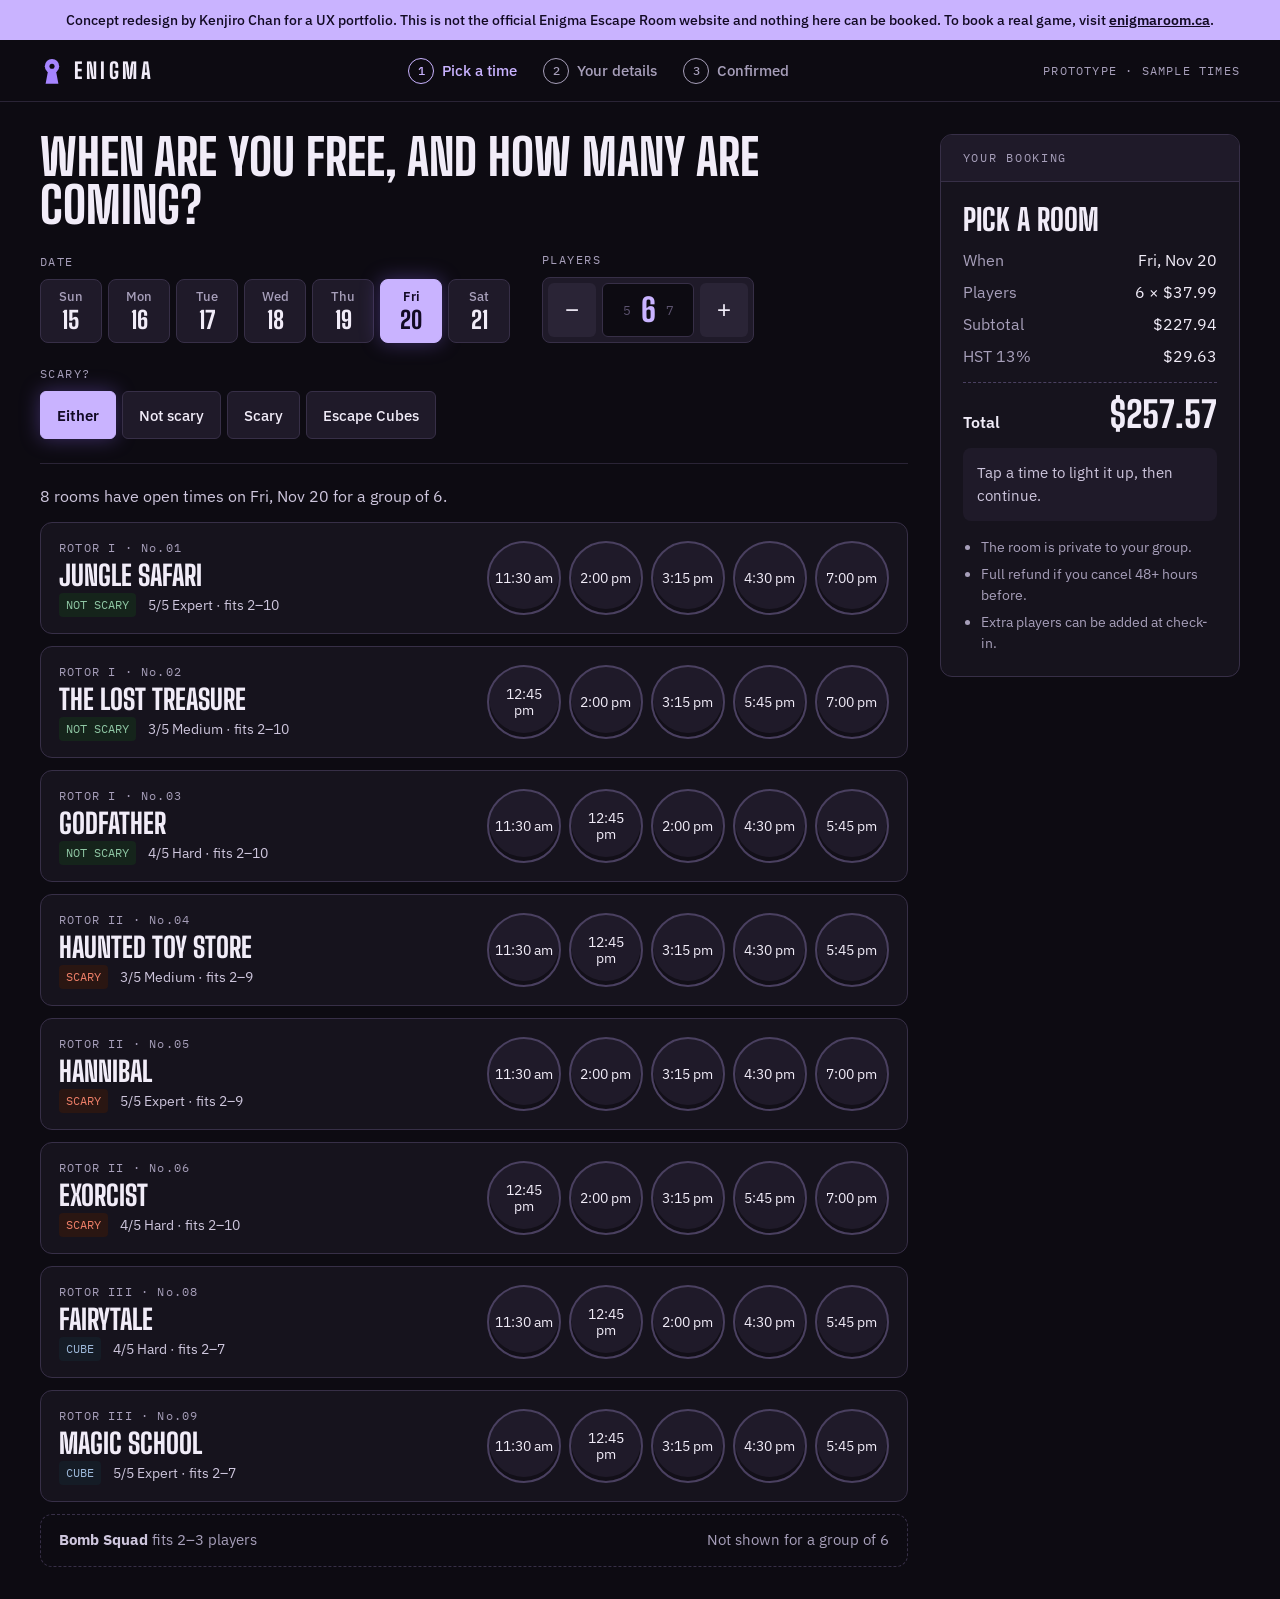
==== book.html @ 66677435 "Add Enigma Escape Room redesign concept Static prototype of the homepage, room page, booking flow an" ====
<!doctype html>
<html lang="en">
<head>
<meta charset="utf-8">
<meta name="viewport" content="width=device-width, initial-scale=1">
<meta name="robots" content="noindex, nofollow">
<title>Book a room — Enigma redesign concept</title>
<link href="https://fonts.googleapis.com/css2?family=Big+Shoulders+Display:wght@700;800&amp;family=IBM+Plex+Mono:wght@400;500&amp;family=IBM+Plex+Sans:wght@400;500;600&amp;display=swap" rel="stylesheet">
<style>
body{margin:0;background:#0D0B12}
a{color:#C4B0FF}a:hover{color:#DDD1FF}
*{box-sizing:border-box}
.mono{font-family:'IBM Plex Mono',monospace}
.disp{font-family:'Big Shoulders Display','Oswald',sans-serif;font-weight:800;text-transform:uppercase}
.lbl{font-family:'IBM Plex Mono',monospace;font-size:12px;letter-spacing:.12em;color:#A79FBA}
.key{cursor:pointer;font-family:'IBM Plex Sans',sans-serif}
.key.on{border:1px solid #C9B3FF;background:#C9B3FF;color:#120A24;font-weight:600;box-shadow:0 0 20px rgba(150,110,255,.35)}
.key.off{border:1px solid #372F47;background:#1F1A29;color:#F1ECF8;font-weight:500}
.day{width:62px;min-height:64px;border-radius:8px;display:flex;flex-direction:column;align-items:center;justify-content:center;font-size:13px}
.day b{font:800 24px 'Big Shoulders Display','Oswald',sans-serif}
.chip{min-height:48px;padding:0 16px;border-radius:6px;font-size:15px}
.lamp{width:74px;height:74px;border-radius:50%;font-size:14px;line-height:1.15;cursor:pointer;font-family:'IBM Plex Sans',sans-serif}
.lamp.off{border:2px solid #4A4060;background:#1F1A29;color:#F1ECF8;box-shadow:inset 0 -4px 0 #120F18}
.lamp.on{border:2px solid #EFE7FF;background:#C9B3FF;color:#120A24;font-weight:600;box-shadow:0 0 26px rgba(150,110,255,.55)}
.btn{min-height:56px;padding:0 30px;border:0;border-radius:8px;background:#7445F5;color:#fff;font:600 17px 'IBM Plex Sans',sans-serif;cursor:pointer;box-shadow:inset 0 -4px 0 #4A25B8;text-decoration:none;display:inline-flex;align-items:center;justify-content:center}
input[type=text],input[type=tel],input[type=email]{min-height:50px;padding:0 14px;border-radius:8px;border:1px solid #4A4060;background:#16131D;color:#F1ECF8;font:17px 'IBM Plex Sans',sans-serif}
:focus-visible{outline:3px solid #C9B3FF;outline-offset:2px}
@media (max-width:720px){h1{font-size:40px !important}.wrap{padding:24px 18px !important}}
</style>
</head>
<body>
<div role="note" style="background: #C9B3FF; color: #120A24; font: 500 14px/1.45 'IBM Plex Sans', sans-serif; padding: 10px 20px; text-align: center">Concept redesign by Kenjiro Chan for a UX portfolio. This is not the official Enigma Escape Room website and nothing here can be booked. To book a real game, visit <a href="https://www.enigmaroom.ca" style="color: #120A24; font-weight: 600">enigmaroom.ca</a>.</div>
<div style="background: #0D0B12; color: #F1ECF8; font-family: 'IBM Plex Sans', sans-serif; font-size: 16px; line-height: 1.5; min-height: 100vh">
<header style="border-bottom: 1px solid #2A2436">
<div style="max-width: 1280px; margin: 0 auto; padding: 14px 40px; display: flex; flex-wrap: wrap; align-items: center; justify-content: space-between; gap: 16px">
<a href="index.html" aria-label="Enigma, home" style="display: flex; align-items: center; gap: 10px; text-decoration: none; color: #F1ECF8"><svg aria-hidden="true" width="24" height="30" viewBox="0 0 30 36" style="fill: #A685FF"><circle cx="15" cy="12" r="9"></circle><path d="M10 18 L20 18 L23 34 L7 34 Z"></path><circle cx="15" cy="12" r="3.2" style="fill: #0D0B12"></circle></svg><span class="disp" style="letter-spacing: 0.16em; font-size: 22px">ENIGMA</span></a>
<ol id="steps" aria-label="Booking steps" style="list-style: none; margin: 0; padding: 0; display: flex; flex-wrap: wrap; gap: 14px 26px; font-size: 15px; font-weight: 500"></ol>
<span class="mono" style="font-size: 12px; letter-spacing: 0.1em; color: #A79FBA">PROTOTYPE · SAMPLE TIMES</span>
</div>
</header>
<div class="wrap" style="max-width: 1280px; margin: 0 auto; padding: 32px 40px; display: flex; flex-wrap: wrap; gap: 32px; align-items: flex-start">
<main id="main" style="flex: 999 1 640px; min-width: 0"></main>
<aside id="aside" aria-label="Booking summary" style="flex: 1 1 300px; min-width: 260px; background: #16131D; border: 1px solid #372F47; border-radius: 12px; overflow: hidden"></aside>
</div>
</div>
<script>
const DAYS=[['Sun',15],['Mon',16],['Tue',17],['Wed',18],['Thu',19],['Fri',20],['Sat',21]];
const TIMES=['11:30 am','12:45 pm','2:00 pm','3:15 pm','4:30 pm','5:45 pm','7:00 pm','8:15 pm','9:30 pm','10:45 pm'];
const V={adv:['I','NOT SCARY','#15241B','#8FC7A4'],dark:['II','SCARY','#2A1612','#EE7F68'],cube:['III','CUBE','#151C26','#9DB8D9']};
const W={3:'Medium',4:'Hard',5:'Expert'};
const ROOMS=[['01','Jungle Safari','adv',5,2,10],['02','The Lost Treasure','adv',3,2,10],['03','Godfather','adv',4,2,10],['04','Haunted Toy Store','dark',3,2,9],['05','Hannibal','dark',5,2,9],['06','Exorcist','dark',4,2,10],['07','Bomb Squad','cube',5,2,3],['08','Fairytale','cube',4,2,7],['09','Magic School','cube',5,2,7]];
const VIBES=[['any','Either'],['adv','Not scary'],['dark','Scary'],['cube','Escape Cubes']];
const S={step:1,day:5,players:6,vibe:'any',room:null,time:null};
const set=p=>{Object.assign(S,p);render();};
const esc=s=>String(s).replace(/[&<>"]/g,c=>({'&':'&amp;','<':'&lt;','>':'&gt;','"':'&quot;'}[c]));

function render(){
  const d=DAYS[S.day], sub=S.players*37.99, tax=sub*0.13;
  const col=n=>S.step===n?'#C9B3FF':(S.step>n?'#8FC7A4':'#A79FBA');
  document.getElementById('steps').innerHTML=[[1,'Pick a time'],[2,'Your details'],[3,'Confirmed']].map(([n,l])=>`<li ${S.step===n?'aria-current="step"':''} style="display: flex; align-items: center; gap: 8px; color: ${col(n)}"><span class="mono" style="width: 26px; height: 26px; border-radius: 50%; border: 1.5px solid ${col(n)}; display: inline-flex; align-items: center; justify-content: center; font-size: 12px">${n}</span>${l}</li>`).join('');
  const M=document.getElementById('main');
  if(S.step===1){
    const weekday=S.day>=1&&S.day<=4;
    const fits=r=>S.players>=r[4]&&S.players<=r[5], byV=r=>S.vibe==='any'||r[2]===S.vibe;
    const list=ROOMS.filter(r=>fits(r)&&byV(r));
    const rooms=list.map((r,ri)=>{const v=V[r[2]];
      const open=TIMES.map((t,ti)=>({t,ti})).filter(o=>(weekday?o.ti>=1:true)&&((o.ti*7+ri*3+S.day*5)%4!==0)).slice(0,5);
      const slots=open.map(o=>{const on=S.room===r[1]&&S.time===o.t;return `<button type="button" class="lamp ${on?'on':'off'}" aria-pressed="${on}" aria-label="${esc(r[1])} at ${o.t}" data-room="${esc(r[1])}" data-time="${o.t}">${o.t}</button>`}).join('');
      return `<div style="background: #16131D; border: 1px solid #372F47; border-radius: 12px; padding: 16px 18px; display: flex; flex-wrap: wrap; align-items: center; gap: 18px">
<div style="flex: 1 1 210px; min-width: 0; display: flex; flex-direction: column; gap: 4px"><span class="lbl" style="letter-spacing: 0.1em">ROTOR ${v[0]} · No.${r[0]}</span><span class="disp" style="font-size: 28px; line-height: 1">${r[1]}</span>
<span style="display: flex; flex-wrap: wrap; gap: 6px 12px; align-items: center; font-size: 14px; color: #CEC6DD"><span class="mono" style="font-size: 12px; padding: 3px 7px; border-radius: 4px; background: ${v[2]}; color: ${v[3]}">${v[1]}</span>${r[3]}/5 ${W[r[3]]} · fits ${r[4]}–${r[5]}</span></div>
<div style="display: flex; flex-wrap: wrap; gap: 8px">${slots}</div></div>`}).join('');
    const small=ROOMS.filter(r=>byV(r)&&!fits(r)).map(r=>`<div style="border: 1px dashed #372F47; border-radius: 12px; padding: 14px 18px; display: flex; flex-wrap: wrap; justify-content: space-between; gap: 8px; color: #A79FBA; font-size: 15px"><span><b style="color: #CEC6DD">${r[1]}</b> fits ${r[4]}–${r[5]} players</span><span>Not shown for a group of ${S.players}</span></div>`).join('');
    M.innerHTML=`<h1 class="disp" style="margin: 0 0 22px; font-size: 50px; line-height: 0.95">When are you free, and how many are coming?</h1>
<div style="display: flex; flex-wrap: wrap; gap: 22px 32px; align-items: flex-end; padding-bottom: 24px; border-bottom: 1px solid #2A2436">
<div role="group" aria-label="Date" style="display: flex; flex-direction: column; gap: 8px"><span class="lbl">DATE</span><div style="display: flex; flex-wrap: wrap; gap: 6px">${DAYS.map((x,i)=>`<button type="button" class="key day ${S.day===i?'on':'off'}" aria-pressed="${S.day===i}" data-day="${i}"><span ${S.day===i?'':'style="color: #A79FBA"'}>${x[0]}</span><b>${x[1]}</b></button>`).join('')}</div></div>
<div role="group" aria-label="Players" style="display: flex; flex-direction: column; gap: 8px"><span class="lbl">PLAYERS</span>
<div style="display: flex; align-items: center; gap: 6px; background: #1F1A29; border: 1px solid #372F47; border-radius: 8px; padding: 5px">
<button type="button" id="minus" aria-label="One fewer player" style="width: 48px; height: 54px; border: 0; border-radius: 6px; background: #2A2436; color: #F1ECF8; font-size: 24px; cursor: pointer">−</button>
<span style="width: 92px; height: 54px; border-radius: 6px; background: #0D0B12; border: 1px solid #372F47; display: flex; align-items: center; justify-content: center; gap: 10px"><span aria-hidden="true" class="mono" style="font-size: 13px; color: #5C536F">${S.players>2?S.players-1:''}</span><b aria-live="polite" style="font: 800 32px 'Big Shoulders Display','Oswald',sans-serif; color: #C9B3FF">${S.players}</b><span aria-hidden="true" class="mono" style="font-size: 13px; color: #5C536F">${S.players<10?S.players+1:''}</span></span>
<button type="button" id="plus" aria-label="One more player" style="width: 48px; height: 54px; border: 0; border-radius: 6px; background: #2A2436; color: #F1ECF8; font-size: 24px; cursor: pointer">+</button></div></div>
<div role="group" aria-label="Scary or not" style="display: flex; flex-direction: column; gap: 8px"><span class="lbl">SCARY?</span><div style="display: flex; flex-wrap: wrap; gap: 6px">${VIBES.map(([id,l])=>`<button type="button" class="key chip ${S.vibe===id?'on':'off'}" aria-pressed="${S.vibe===id}" data-vibe="${id}">${l}</button>`).join('')}</div></div>
</div>
<p aria-live="polite" style="margin: 20px 0 14px; color: #CEC6DD">${list.length} rooms have open times on ${d[0]}, Nov ${d[1]} for a group of ${S.players}.</p>
<div style="display: flex; flex-direction: column; gap: 12px">${rooms}${small}</div>`;
    M.querySelectorAll('[data-day]').forEach(b=>b.onclick=()=>set({day:+b.dataset.day,room:null,time:null}));
    M.querySelectorAll('[data-vibe]').forEach(b=>b.onclick=()=>set({vibe:b.dataset.vibe,room:null,time:null}));
    M.querySelectorAll('[data-time]').forEach(b=>b.onclick=()=>set({room:b.dataset.room,time:b.dataset.time}));
    M.querySelector('#minus').onclick=()=>set({players:Math.max(2,S.players-1),room:null,time:null});
    M.querySelector('#plus').onclick=()=>set({players:Math.min(10,S.players+1),room:null,time:null});
  } else if(S.step===2){
    M.innerHTML=`<a href="#" id="back" style="font-size: 15px; font-weight: 600">← Change room or time</a>
<h1 class="disp" style="margin: 14px 0 24px; font-size: 50px; line-height: 0.95">Who should we expect?</h1>
<form id="details" aria-label="Your details" style="display: grid; grid-template-columns: repeat(auto-fit, minmax(240px, 1fr)); gap: 16px; max-width: 660px">
<label style="display: flex; flex-direction: column; gap: 6px; font-size: 15px; color: #CEC6DD">Full name<input type="text" autocomplete="off" placeholder="Your name"></label>
<label style="display: flex; flex-direction: column; gap: 6px; font-size: 15px; color: #CEC6DD">Mobile number<input type="tel" autocomplete="off" placeholder="416-555-0142"></label>
<label style="grid-column: 1 / -1; display: flex; flex-direction: column; gap: 6px; font-size: 15px; color: #CEC6DD">Email for your confirmation<input type="email" autocomplete="off" placeholder="you@example.com"></label>
<p style="grid-column: 1 / -1; margin: 0; font-size: 14px; color: #A79FBA">Prototype only: nothing you type here is sent or stored.</p>
<fieldset style="grid-column: 1 / -1; border: 0; padding: 0; margin: 4px 0 0; display: flex; flex-direction: column; gap: 10px"><legend style="font-size: 15px; color: #CEC6DD; margin-bottom: 10px">How would you like to pay?</legend>
<label style="display: flex; gap: 12px; align-items: flex-start; padding: 16px; border: 1px solid #4A4060; border-radius: 10px; background: #16131D; cursor: pointer"><input type="radio" name="pay" checked style="width: 20px; height: 20px; margin-top: 2px; accent-color: #7445F5"><span><b>Pay at the front desk</b><br><span style="color: #A79FBA; font-size: 15px">Cash, debit, Visa, Mastercard or Amex when you arrive.</span></span></label>
<label style="display: flex; gap: 12px; align-items: flex-start; padding: 16px; border: 1px solid #4A4060; border-radius: 10px; background: #16131D; cursor: pointer"><input type="radio" name="pay" style="width: 20px; height: 20px; margin-top: 2px; accent-color: #7445F5"><span><b>Pay now by card</b><br><span style="color: #A79FBA; font-size: 15px">Skip the payment step at check-in.</span></span></label></fieldset>
<button type="submit" class="btn" style="grid-column: 1 / -1; justify-self: start; margin-top: 8px">Confirm booking</button></form>`;
    M.querySelector('#back').onclick=e=>{e.preventDefault();set({step:1});};
    M.querySelector('#details').onsubmit=e=>{e.preventDefault();set({step:3});};
  } else {
    M.innerHTML=`<div style="max-width: 660px; display: flex; flex-direction: column; gap: 18px">
<p aria-hidden="true" class="mono" style="margin: 0; font-size: 14px; letter-spacing: 0.3em; color: #C9B3FF">PBASVEZRQ → CONFIRMED</p>
<h1 class="disp" style="margin: 0; font-size: 60px; line-height: 0.95">You're booked into ${esc(S.room)}.</h1>
<p style="margin: 0; color: #CEC6DD; font-size: 18px">In the real site, a confirmation email would go out now, asking you to arrive 10 minutes before ${esc(S.time)} so your game master can brief everyone before the clock starts.</p>
<p style="margin: 0; padding: 14px 16px; border-radius: 8px; background: #1F1A29; color: #CEC6DD; font-size: 15px">This is a design prototype, so no booking was made. To play for real, book at <a href="https://www.enigmaroom.ca">enigmaroom.ca</a>.</p>
<div style="display: flex; flex-wrap: wrap; gap: 10px; margin-top: 6px"><a href="index.html" class="btn">Back to the homepage</a><a href="#" id="restart" style="padding: 0 10px; font-weight: 600; min-height: 52px; display: inline-flex; align-items: center">Start over</a></div></div>`;
    M.querySelector('#restart').onclick=e=>{e.preventDefault();set({step:1,room:null,time:null});};
  }
  const A=document.getElementById('aside');
  A.innerHTML=`<div class="lbl" style="background: #1F1A29; border-bottom: 1px solid #372F47; padding: 14px 22px; letter-spacing: 0.14em">YOUR BOOKING</div>
<div style="padding: 22px; display: flex; flex-direction: column; gap: 14px">
<span class="disp" style="font-size: 30px; line-height: 1">${esc(S.room||'Pick a room')}</span>
<dl style="margin: 0; display: grid; grid-template-columns: auto 1fr; gap: 8px 16px; font-size: 16px">
<dt style="color: #A79FBA">When</dt><dd style="margin: 0; text-align: right">${d[0]}, Nov ${d[1]}${S.time?' · '+S.time:''}</dd>
<dt style="color: #A79FBA">Players</dt><dd style="margin: 0; text-align: right">${S.players} × $37.99</dd>
<dt style="color: #A79FBA">Subtotal</dt><dd style="margin: 0; text-align: right">$${sub.toFixed(2)}</dd>
<dt style="color: #A79FBA">HST 13%</dt><dd style="margin: 0; text-align: right">$${tax.toFixed(2)}</dd></dl>
<div style="display: flex; justify-content: space-between; align-items: baseline; border-top: 1px dashed #4A4060; padding-top: 14px"><span style="font-weight: 600">Total</span><span class="disp" style="font-size: 36px; line-height: 1">$${(sub+tax).toFixed(2)}</span></div>
${S.step===1&&S.time?'<button type="button" id="next" class="btn">Continue</button>':''}
${S.step===1&&!S.time?'<p style="margin: 0; padding: 14px; border-radius: 8px; background: #1F1A29; color: #CEC6DD; font-size: 15px">Tap a time to light it up, then continue.</p>':''}
<ul style="margin: 2px 0 0; padding: 0 0 0 18px; color: #A79FBA; font-size: 14px; display: flex; flex-direction: column; gap: 6px"><li>The room is private to your group.</li><li>Full refund if you cancel 48+ hours before.</li><li>Extra players can be added at check-in.</li></ul></div>`;
  const n=A.querySelector('#next'); if(n) n.onclick=()=>{set({step:2});window.scrollTo({top:0,behavior:'smooth'});};
}
render();
</script>
</body>
</html>
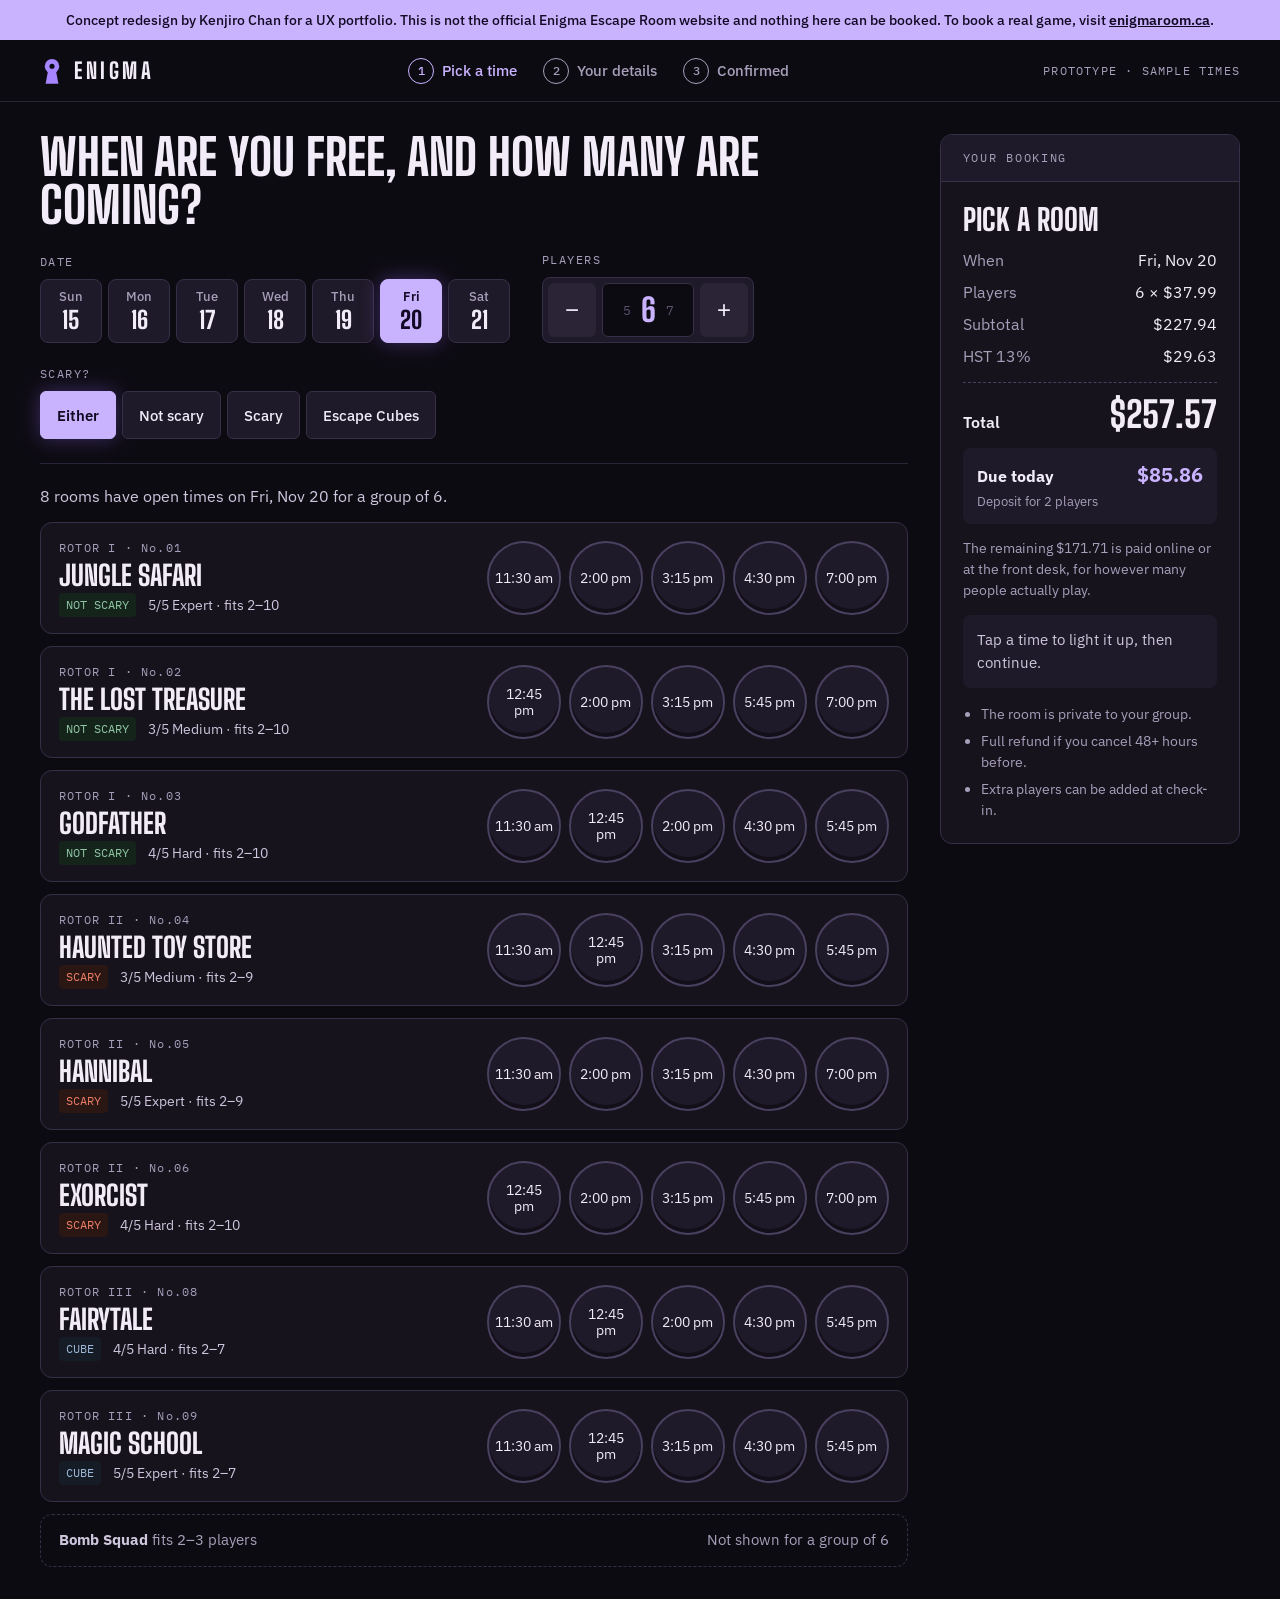
==== commit 063710e9: "Require a 2-player deposit for online bookings Online bookings now take a deposit covering 2 players" ====
--- a/book.html
+++ b/book.html
@@ -50,12 +50,14 @@
 const W={3:'Medium',4:'Hard',5:'Expert'};
 const ROOMS=[['01','Jungle Safari','adv',5,2,10],['02','The Lost Treasure','adv',3,2,10],['03','Godfather','adv',4,2,10],['04','Haunted Toy Store','dark',3,2,9],['05','Hannibal','dark',5,2,9],['06','Exorcist','dark',4,2,10],['07','Bomb Squad','cube',5,2,3],['08','Fairytale','cube',4,2,7],['09','Magic School','cube',5,2,7]];
 const VIBES=[['any','Either'],['adv','Not scary'],['dark','Scary'],['cube','Escape Cubes']];
-const S={step:1,day:5,players:6,vibe:'any',room:null,time:null};
+const S={step:1,day:5,players:6,vibe:'any',room:null,time:null,pay:'deposit'};
+const PRICE=37.99, HST=0.13, DEPOSIT_PLAYERS=2;
+const money=n=>'$'+n.toFixed(2);
 const set=p=>{Object.assign(S,p);render();};
 const esc=s=>String(s).replace(/[&<>"]/g,c=>({'&':'&amp;','<':'&lt;','>':'&gt;','"':'&quot;'}[c]));
 
 function render(){
-  const d=DAYS[S.day], sub=S.players*37.99, tax=sub*0.13;
+  const d=DAYS[S.day], sub=S.players*PRICE, tax=sub*HST, total=sub+tax, deposit=DEPOSIT_PLAYERS*PRICE*(1+HST), balance=total-deposit, dueNow=S.pay==='full'?total:deposit;
   const col=n=>S.step===n?'#C9B3FF':(S.step>n?'#8FC7A4':'#A79FBA');
   document.getElementById('steps').innerHTML=[[1,'Pick a time'],[2,'Your details'],[3,'Confirmed']].map(([n,l])=>`<li ${S.step===n?'aria-current="step"':''} style="display: flex; align-items: center; gap: 8px; color: ${col(n)}"><span class="mono" style="width: 26px; height: 26px; border-radius: 50%; border: 1.5px solid ${col(n)}; display: inline-flex; align-items: center; justify-content: center; font-size: 12px">${n}</span>${l}</li>`).join('');
   const M=document.getElementById('main');
@@ -96,17 +98,20 @@
 <label style="display: flex; flex-direction: column; gap: 6px; font-size: 15px; color: #CEC6DD">Mobile number<input type="tel" autocomplete="off" placeholder="416-555-0142"></label>
 <label style="grid-column: 1 / -1; display: flex; flex-direction: column; gap: 6px; font-size: 15px; color: #CEC6DD">Email for your confirmation<input type="email" autocomplete="off" placeholder="you@example.com"></label>
 <p style="grid-column: 1 / -1; margin: 0; font-size: 14px; color: #A79FBA">Prototype only: nothing you type here is sent or stored.</p>
-<fieldset style="grid-column: 1 / -1; border: 0; padding: 0; margin: 4px 0 0; display: flex; flex-direction: column; gap: 10px"><legend style="font-size: 15px; color: #CEC6DD; margin-bottom: 10px">How would you like to pay?</legend>
-<label style="display: flex; gap: 12px; align-items: flex-start; padding: 16px; border: 1px solid #4A4060; border-radius: 10px; background: #16131D; cursor: pointer"><input type="radio" name="pay" checked style="width: 20px; height: 20px; margin-top: 2px; accent-color: #7445F5"><span><b>Pay at the front desk</b><br><span style="color: #A79FBA; font-size: 15px">Cash, debit, Visa, Mastercard or Amex when you arrive.</span></span></label>
-<label style="display: flex; gap: 12px; align-items: flex-start; padding: 16px; border: 1px solid #4A4060; border-radius: 10px; background: #16131D; cursor: pointer"><input type="radio" name="pay" style="width: 20px; height: 20px; margin-top: 2px; accent-color: #7445F5"><span><b>Pay now by card</b><br><span style="color: #A79FBA; font-size: 15px">Skip the payment step at check-in.</span></span></label></fieldset>
-<button type="submit" class="btn" style="grid-column: 1 / -1; justify-self: start; margin-top: 8px">Confirm booking</button></form>`;
+<fieldset style="grid-column: 1 / -1; border: 0; padding: 0; margin: 4px 0 0; display: flex; flex-direction: column; gap: 10px"><legend style="font-size: 15px; color: #CEC6DD; margin-bottom: 6px">Payment</legend>
+<p style="margin: 0 0 4px; font-size: 15px; color: #A79FBA">Online bookings need a deposit for 2 players to hold the room. Because groups often change size on the day, you settle the rest for however many people actually play.</p>
+<label style="display: flex; gap: 12px; align-items: flex-start; padding: 16px; border: 1px solid ${S.pay==='deposit'?'#C9B3FF':'#4A4060'}; border-radius: 10px; background: #16131D; cursor: pointer"><input type="radio" name="pay" value="deposit" ${S.pay==='deposit'?'checked':''} style="width: 20px; height: 20px; margin-top: 2px; accent-color: #7445F5"><span style="flex: 1 1 auto"><span style="display: flex; justify-content: space-between; gap: 12px"><b>Pay the deposit now, the rest later</b><b>${money(deposit)}</b></span><span style="color: #A79FBA; font-size: 15px">Covers 2 players with tax. The remaining ${money(balance)} for ${S.players} players can be paid online before your visit or at the front desk, adjusted if your group changes.</span></span></label>
+<label style="display: flex; gap: 12px; align-items: flex-start; padding: 16px; border: 1px solid ${S.pay==='full'?'#C9B3FF':'#4A4060'}; border-radius: 10px; background: #16131D; cursor: pointer"><input type="radio" name="pay" value="full" ${S.pay==='full'?'checked':''} style="width: 20px; height: 20px; margin-top: 2px; accent-color: #7445F5"><span style="flex: 1 1 auto"><span style="display: flex; justify-content: space-between; gap: 12px"><b>Pay the full amount now</b><b>${money(total)}</b></span><span style="color: #A79FBA; font-size: 15px">Skip the payment step at check-in. If someone drops out or joins, we'll refund or charge the difference at the desk.</span></span></label></fieldset>
+<p style="grid-column: 1 / -1; margin: 0; font-size: 14px; color: #A79FBA">Card details are entered on the booking system's secure checkout, which this prototype doesn't include.</p>
+<button type="submit" class="btn" style="grid-column: 1 / -1; justify-self: start; margin-top: 8px">Pay ${money(dueNow)} and confirm</button></form>`;
     M.querySelector('#back').onclick=e=>{e.preventDefault();set({step:1});};
     M.querySelector('#details').onsubmit=e=>{e.preventDefault();set({step:3});};
+    M.querySelectorAll('input[name=pay]').forEach(r=>r.onchange=()=>set({pay:r.value}));
   } else {
     M.innerHTML=`<div style="max-width: 660px; display: flex; flex-direction: column; gap: 18px">
 <p aria-hidden="true" class="mono" style="margin: 0; font-size: 14px; letter-spacing: 0.3em; color: #C9B3FF">PBASVEZRQ → CONFIRMED</p>
 <h1 class="disp" style="margin: 0; font-size: 60px; line-height: 0.95">You're booked into ${esc(S.room)}.</h1>
-<p style="margin: 0; color: #CEC6DD; font-size: 18px">In the real site, a confirmation email would go out now, asking you to arrive 10 minutes before ${esc(S.time)} so your game master can brief everyone before the clock starts.</p>
+<p style="margin: 0; color: #CEC6DD; font-size: 18px">In the real site, a confirmation email would go out now, asking you to arrive 10 minutes before ${esc(S.time)} so your game master can brief everyone before the clock starts. ${S.pay==='full'?`You'd have paid the full ${money(total)}, adjusted at the desk if your group size changes.`:`You'd have paid a ${money(deposit)} deposit, with the remaining ${money(balance)} for ${S.players} players payable online beforehand or at the front desk.`}</p>
 <p style="margin: 0; padding: 14px 16px; border-radius: 8px; background: #1F1A29; color: #CEC6DD; font-size: 15px">This is a design prototype, so no booking was made. To play for real, book at <a href="https://www.enigmaroom.ca">enigmaroom.ca</a>.</p>
 <div style="display: flex; flex-wrap: wrap; gap: 10px; margin-top: 6px"><a href="index.html" class="btn">Back to the homepage</a><a href="#" id="restart" style="padding: 0 10px; font-weight: 600; min-height: 52px; display: inline-flex; align-items: center">Start over</a></div></div>`;
     M.querySelector('#restart').onclick=e=>{e.preventDefault();set({step:1,room:null,time:null});};
@@ -120,7 +125,9 @@
 <dt style="color: #A79FBA">Players</dt><dd style="margin: 0; text-align: right">${S.players} × $37.99</dd>
 <dt style="color: #A79FBA">Subtotal</dt><dd style="margin: 0; text-align: right">$${sub.toFixed(2)}</dd>
 <dt style="color: #A79FBA">HST 13%</dt><dd style="margin: 0; text-align: right">$${tax.toFixed(2)}</dd></dl>
-<div style="display: flex; justify-content: space-between; align-items: baseline; border-top: 1px dashed #4A4060; padding-top: 14px"><span style="font-weight: 600">Total</span><span class="disp" style="font-size: 36px; line-height: 1">$${(sub+tax).toFixed(2)}</span></div>
+<div style="display: flex; justify-content: space-between; align-items: baseline; border-top: 1px dashed #4A4060; padding-top: 14px"><span style="font-weight: 600">Total</span><span class="disp" style="font-size: 36px; line-height: 1">${money(total)}</span></div>
+<div style="display: flex; justify-content: space-between; align-items: baseline; gap: 12px; padding: 12px 14px; border-radius: 8px; background: #1F1A29"><span><b>Due today</b><br><span style="font-size: 13px; color: #A79FBA">${S.pay==='full'?'Full amount':'Deposit for 2 players'}</span></span><b style="font-size: 20px; color: #C9B3FF">${money(dueNow)}</b></div>
+${S.pay==='full'?'':`<p style="margin: 0; font-size: 14px; color: #A79FBA">The remaining ${money(balance)} is paid online or at the front desk, for however many people actually play.</p>`}
 ${S.step===1&&S.time?'<button type="button" id="next" class="btn">Continue</button>':''}
 ${S.step===1&&!S.time?'<p style="margin: 0; padding: 14px; border-radius: 8px; background: #1F1A29; color: #CEC6DD; font-size: 15px">Tap a time to light it up, then continue.</p>':''}
 <ul style="margin: 2px 0 0; padding: 0 0 0 18px; color: #A79FBA; font-size: 14px; display: flex; flex-direction: column; gap: 6px"><li>The room is private to your group.</li><li>Full refund if you cancel 48+ hours before.</li><li>Extra players can be added at check-in.</li></ul></div>`;
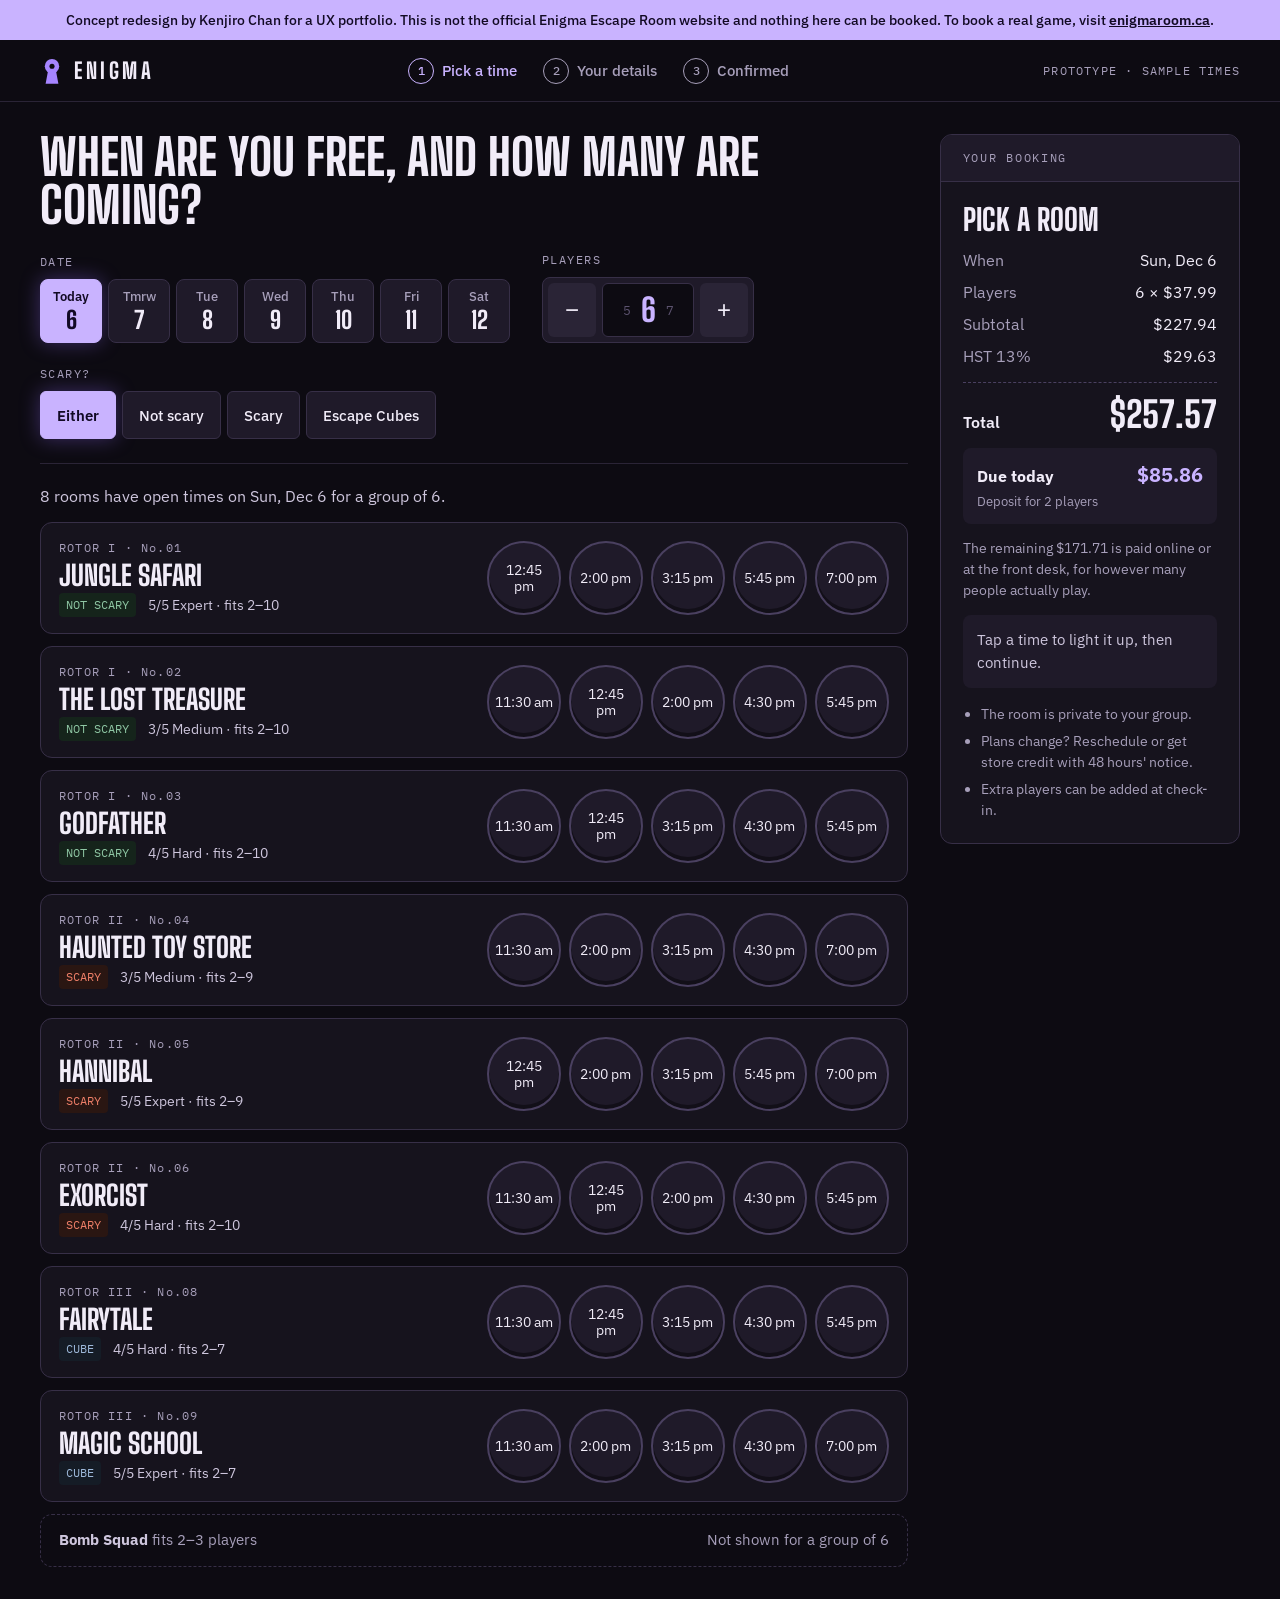
==== commit b2550d1b: "Working homepage search, real reviews, access info, no refunds - Replace date and scary dropdowns wi" ====
--- a/book.html
+++ b/book.html
@@ -27,30 +27,36 @@
 :focus-visible{outline:3px solid #C9B3FF;outline-offset:2px}
 @media (max-width:720px){h1{font-size:40px !important}.wrap{padding:24px 18px !important}}
 </style>
+<link rel="stylesheet" href="mobile.css?v=4">
+<style>@media (max-width:720px){.slots{flex-wrap:nowrap !important;overflow-x:auto !important;width:100%;scrollbar-width:none}.slots::-webkit-scrollbar{display:none}.slots>*{flex:0 0 auto}}</style>
 </head>
 <body>
-<div role="note" style="background: #C9B3FF; color: #120A24; font: 500 14px/1.45 'IBM Plex Sans', sans-serif; padding: 10px 20px; text-align: center">Concept redesign by Kenjiro Chan for a UX portfolio. This is not the official Enigma Escape Room website and nothing here can be booked. To book a real game, visit <a href="https://www.enigmaroom.ca" style="color: #120A24; font-weight: 600">enigmaroom.ca</a>.</div>
+<div role="note" style="background: #C9B3FF; color: #120A24; font: 500 14px/1.45 'IBM Plex Sans', sans-serif; padding: 10px 20px; text-align: center"><span class="bfull">Concept redesign by Kenjiro Chan for a UX portfolio. This is not the official Enigma Escape Room website and nothing here can be booked. To book a real game, visit <a href="https://www.enigmaroom.ca" style="color: #120A24; font-weight: 600">enigmaroom.ca</a>.</span><span class="bshort">Portfolio concept by Kenjiro Chan, not the official site. Book real games at <a href="https://www.enigmaroom.ca" style="color: #120A24; font-weight: 600">enigmaroom.ca</a>.</span></div>
 <div style="background: #0D0B12; color: #F1ECF8; font-family: 'IBM Plex Sans', sans-serif; font-size: 16px; line-height: 1.5; min-height: 100vh">
-<header style="border-bottom: 1px solid #2A2436">
-<div style="max-width: 1280px; margin: 0 auto; padding: 14px 40px; display: flex; flex-wrap: wrap; align-items: center; justify-content: space-between; gap: 16px">
+<header style="border-bottom: 1px solid #2A2436; position: sticky; top: 0; z-index: 20; background: #0D0B12">
+<div class="bk-head" style="max-width: 1280px; margin: 0 auto; padding: 14px 40px; display: flex; flex-wrap: wrap; align-items: center; justify-content: space-between; gap: 16px">
 <a href="index.html" aria-label="Enigma, home" style="display: flex; align-items: center; gap: 10px; text-decoration: none; color: #F1ECF8"><svg aria-hidden="true" width="24" height="30" viewBox="0 0 30 36" style="fill: #A685FF"><circle cx="15" cy="12" r="9"></circle><path d="M10 18 L20 18 L23 34 L7 34 Z"></path><circle cx="15" cy="12" r="3.2" style="fill: #0D0B12"></circle></svg><span class="disp" style="letter-spacing: 0.16em; font-size: 22px">ENIGMA</span></a>
-<ol id="steps" aria-label="Booking steps" style="list-style: none; margin: 0; padding: 0; display: flex; flex-wrap: wrap; gap: 14px 26px; font-size: 15px; font-weight: 500"></ol>
-<span class="mono" style="font-size: 12px; letter-spacing: 0.1em; color: #A79FBA">PROTOTYPE · SAMPLE TIMES</span>
+<ol id="steps" class="bk-steps" aria-label="Booking steps" style="list-style: none; margin: 0; padding: 0; display: flex; flex-wrap: wrap; gap: 14px 26px; font-size: 15px; font-weight: 500"></ol>
+<span class="mono bk-meta-label" style="font-size: 12px; letter-spacing: 0.1em; color: #A79FBA">PROTOTYPE · SAMPLE TIMES</span>
 </div>
 </header>
 <div class="wrap" style="max-width: 1280px; margin: 0 auto; padding: 32px 40px; display: flex; flex-wrap: wrap; gap: 32px; align-items: flex-start">
 <main id="main" style="flex: 999 1 640px; min-width: 0"></main>
-<aside id="aside" aria-label="Booking summary" style="flex: 1 1 300px; min-width: 260px; background: #16131D; border: 1px solid #372F47; border-radius: 12px; overflow: hidden"></aside>
+<aside id="aside" class="bk-aside" aria-label="Booking summary" style="flex: 1 1 300px; min-width: 260px; background: #16131D; border: 1px solid #372F47; border-radius: 12px; overflow: hidden"></aside>
 </div>
 </div>
+<div class="mbar" id="mbar"></div>
 <script>
-const DAYS=[['Sun',15],['Mon',16],['Tue',17],['Wed',18],['Thu',19],['Fri',20],['Sat',21]];
+const _MON=['Jan','Feb','Mar','Apr','May','Jun','Jul','Aug','Sep','Oct','Nov','Dec'], _DOW=['Sun','Mon','Tue','Wed','Thu','Fri','Sat'];
+const DAYS=Array.from({length:7},(_,i)=>{const t=new Date();t.setHours(12,0,0,0);t.setDate(t.getDate()+i);return [_DOW[t.getDay()],t.getDate(),_MON[t.getMonth()],t.getDay(),i===0?'Today':(i===1?'Tmrw':_DOW[t.getDay()])];});
+const _toMin=t=>{const m=t.match(/(\d+):(\d+) (am|pm)/);let h=+m[1]%12;if(m[3]==='pm')h+=12;return h*60+(+m[2]);};
+const _Q=new URLSearchParams(location.search);
 const TIMES=['11:30 am','12:45 pm','2:00 pm','3:15 pm','4:30 pm','5:45 pm','7:00 pm','8:15 pm','9:30 pm','10:45 pm'];
 const V={adv:['I','NOT SCARY','#15241B','#8FC7A4'],dark:['II','SCARY','#2A1612','#EE7F68'],cube:['III','CUBE','#151C26','#9DB8D9']};
 const W={3:'Medium',4:'Hard',5:'Expert'};
 const ROOMS=[['01','Jungle Safari','adv',5,2,10],['02','The Lost Treasure','adv',3,2,10],['03','Godfather','adv',4,2,10],['04','Haunted Toy Store','dark',3,2,9],['05','Hannibal','dark',5,2,9],['06','Exorcist','dark',4,2,10],['07','Bomb Squad','cube',5,2,3],['08','Fairytale','cube',4,2,7],['09','Magic School','cube',5,2,7]];
 const VIBES=[['any','Either'],['adv','Not scary'],['dark','Scary'],['cube','Escape Cubes']];
-const S={step:1,day:5,players:6,vibe:'any',room:null,time:null,pay:'deposit'};
+const S={step:1,day:Math.min(6,Math.max(0,+(_Q.get('d')||0))),players:Math.min(10,Math.max(2,+(_Q.get('p')||6))),vibe:['any','adv','dark','cube'].includes(_Q.get('v'))?_Q.get('v'):'any',room:null,time:null,pay:'deposit'};
 const PRICE=37.99, HST=0.13, DEPOSIT_PLAYERS=2;
 const money=n=>'$'+n.toFixed(2);
 const set=p=>{Object.assign(S,p);render();};
@@ -59,35 +65,36 @@
 function render(){
   const d=DAYS[S.day], sub=S.players*PRICE, tax=sub*HST, total=sub+tax, deposit=DEPOSIT_PLAYERS*PRICE*(1+HST), balance=total-deposit, dueNow=S.pay==='full'?total:deposit;
   const col=n=>S.step===n?'#C9B3FF':(S.step>n?'#8FC7A4':'#A79FBA');
-  document.getElementById('steps').innerHTML=[[1,'Pick a time'],[2,'Your details'],[3,'Confirmed']].map(([n,l])=>`<li ${S.step===n?'aria-current="step"':''} style="display: flex; align-items: center; gap: 8px; color: ${col(n)}"><span class="mono" style="width: 26px; height: 26px; border-radius: 50%; border: 1.5px solid ${col(n)}; display: inline-flex; align-items: center; justify-content: center; font-size: 12px">${n}</span>${l}</li>`).join('');
+  document.getElementById('steps').innerHTML=[[1,'Pick a time'],[2,'Your details'],[3,'Confirmed']].map(([n,l])=>`<li ${S.step===n?'aria-current="step"':''} style="display: flex; align-items: center; gap: 8px; color: ${col(n)}"><span class="mono" style="width: 26px; height: 26px; border-radius: 50%; border: 1.5px solid ${col(n)}; display: inline-flex; align-items: center; justify-content: center; font-size: 12px">${n}</span><span class="lbltxt">${l}</span></li>`).join('');
   const M=document.getElementById('main');
   if(S.step===1){
-    const weekday=S.day>=1&&S.day<=4;
+    const weekend=d[3]===0||d[3]===6, nowMin=new Date().getHours()*60+new Date().getMinutes();
     const fits=r=>S.players>=r[4]&&S.players<=r[5], byV=r=>S.vibe==='any'||r[2]===S.vibe;
     const list=ROOMS.filter(r=>fits(r)&&byV(r));
     const rooms=list.map((r,ri)=>{const v=V[r[2]];
-      const open=TIMES.map((t,ti)=>({t,ti})).filter(o=>(weekday?o.ti>=1:true)&&((o.ti*7+ri*3+S.day*5)%4!==0)).slice(0,5);
+      const open=TIMES.map((t,ti)=>({t,ti})).filter(o=>(weekend||o.ti>=2)&&(S.day!==0||_toMin(o.t)>nowMin+30)&&((o.ti*7+ri*3+S.day*5)%4!==0)).slice(0,5);
       const slots=open.map(o=>{const on=S.room===r[1]&&S.time===o.t;return `<button type="button" class="lamp ${on?'on':'off'}" aria-pressed="${on}" aria-label="${esc(r[1])} at ${o.t}" data-room="${esc(r[1])}" data-time="${o.t}">${o.t}</button>`}).join('');
-      return `<div style="background: #16131D; border: 1px solid #372F47; border-radius: 12px; padding: 16px 18px; display: flex; flex-wrap: wrap; align-items: center; gap: 18px">
+      return `<div class="bk-room" style="background: #16131D; border: 1px solid #372F47; border-radius: 12px; padding: 16px 18px; display: flex; flex-wrap: wrap; align-items: center; gap: 18px">
 <div style="flex: 1 1 210px; min-width: 0; display: flex; flex-direction: column; gap: 4px"><span class="lbl" style="letter-spacing: 0.1em">ROTOR ${v[0]} · No.${r[0]}</span><span class="disp" style="font-size: 28px; line-height: 1">${r[1]}</span>
 <span style="display: flex; flex-wrap: wrap; gap: 6px 12px; align-items: center; font-size: 14px; color: #CEC6DD"><span class="mono" style="font-size: 12px; padding: 3px 7px; border-radius: 4px; background: ${v[2]}; color: ${v[3]}">${v[1]}</span>${r[3]}/5 ${W[r[3]]} · fits ${r[4]}–${r[5]}</span></div>
-<div style="display: flex; flex-wrap: wrap; gap: 8px">${slots}</div></div>`}).join('');
+<div class="slots" style="display: flex; flex-wrap: wrap; gap: 8px">${slots}</div></div>`}).join('');
     const small=ROOMS.filter(r=>byV(r)&&!fits(r)).map(r=>`<div style="border: 1px dashed #372F47; border-radius: 12px; padding: 14px 18px; display: flex; flex-wrap: wrap; justify-content: space-between; gap: 8px; color: #A79FBA; font-size: 15px"><span><b style="color: #CEC6DD">${r[1]}</b> fits ${r[4]}–${r[5]} players</span><span>Not shown for a group of ${S.players}</span></div>`).join('');
     M.innerHTML=`<h1 class="disp" style="margin: 0 0 22px; font-size: 50px; line-height: 0.95">When are you free, and how many are coming?</h1>
-<div style="display: flex; flex-wrap: wrap; gap: 22px 32px; align-items: flex-end; padding-bottom: 24px; border-bottom: 1px solid #2A2436">
-<div role="group" aria-label="Date" style="display: flex; flex-direction: column; gap: 8px"><span class="lbl">DATE</span><div style="display: flex; flex-wrap: wrap; gap: 6px">${DAYS.map((x,i)=>`<button type="button" class="key day ${S.day===i?'on':'off'}" aria-pressed="${S.day===i}" data-day="${i}"><span ${S.day===i?'':'style="color: #A79FBA"'}>${x[0]}</span><b>${x[1]}</b></button>`).join('')}</div></div>
+<div class="bk-controls" style="display: flex; flex-wrap: wrap; gap: 22px 32px; align-items: flex-end; padding-bottom: 24px; border-bottom: 1px solid #2A2436">
+<div role="group" aria-label="Date" style="display: flex; flex-direction: column; gap: 8px"><span class="lbl">DATE</span><div class="hscroll" style="display: flex; flex-wrap: wrap; gap: 6px">${DAYS.map((x,i)=>`<button type="button" class="key day ${S.day===i?'on':'off'}" aria-pressed="${S.day===i}" data-day="${i}" aria-label="${x[0]}, ${x[2]} ${x[1]}"><span ${S.day===i?'':'style="color: #A79FBA"'}>${x[4]}</span><b>${x[1]}</b></button>`).join('')}</div></div>
 <div role="group" aria-label="Players" style="display: flex; flex-direction: column; gap: 8px"><span class="lbl">PLAYERS</span>
 <div style="display: flex; align-items: center; gap: 6px; background: #1F1A29; border: 1px solid #372F47; border-radius: 8px; padding: 5px">
 <button type="button" id="minus" aria-label="One fewer player" style="width: 48px; height: 54px; border: 0; border-radius: 6px; background: #2A2436; color: #F1ECF8; font-size: 24px; cursor: pointer">−</button>
 <span style="width: 92px; height: 54px; border-radius: 6px; background: #0D0B12; border: 1px solid #372F47; display: flex; align-items: center; justify-content: center; gap: 10px"><span aria-hidden="true" class="mono" style="font-size: 13px; color: #5C536F">${S.players>2?S.players-1:''}</span><b aria-live="polite" style="font: 800 32px 'Big Shoulders Display','Oswald',sans-serif; color: #C9B3FF">${S.players}</b><span aria-hidden="true" class="mono" style="font-size: 13px; color: #5C536F">${S.players<10?S.players+1:''}</span></span>
 <button type="button" id="plus" aria-label="One more player" style="width: 48px; height: 54px; border: 0; border-radius: 6px; background: #2A2436; color: #F1ECF8; font-size: 24px; cursor: pointer">+</button></div></div>
-<div role="group" aria-label="Scary or not" style="display: flex; flex-direction: column; gap: 8px"><span class="lbl">SCARY?</span><div style="display: flex; flex-wrap: wrap; gap: 6px">${VIBES.map(([id,l])=>`<button type="button" class="key chip ${S.vibe===id?'on':'off'}" aria-pressed="${S.vibe===id}" data-vibe="${id}">${l}</button>`).join('')}</div></div>
+<div role="group" aria-label="Scary or not" style="display: flex; flex-direction: column; gap: 8px"><span class="lbl">SCARY?</span><div class="hscroll" style="display: flex; flex-wrap: wrap; gap: 6px">${VIBES.map(([id,l])=>`<button type="button" class="key chip ${S.vibe===id?'on':'off'}" aria-pressed="${S.vibe===id}" data-vibe="${id}">${l}</button>`).join('')}</div></div>
 </div>
-<p aria-live="polite" style="margin: 20px 0 14px; color: #CEC6DD">${list.length} rooms have open times on ${d[0]}, Nov ${d[1]} for a group of ${S.players}.</p>
+<p aria-live="polite" style="margin: 20px 0 14px; color: #CEC6DD">${list.length} rooms have open times on ${d[0]}, ${d[2]} ${d[1]} for a group of ${S.players}.</p>
 <div style="display: flex; flex-direction: column; gap: 12px">${rooms}${small}</div>`;
     M.querySelectorAll('[data-day]').forEach(b=>b.onclick=()=>set({day:+b.dataset.day,room:null,time:null}));
     M.querySelectorAll('[data-vibe]').forEach(b=>b.onclick=()=>set({vibe:b.dataset.vibe,room:null,time:null}));
     M.querySelectorAll('[data-time]').forEach(b=>b.onclick=()=>set({room:b.dataset.room,time:b.dataset.time}));
+    const selDay=M.querySelector('[data-day][aria-pressed="true"]'); if(selDay&&selDay.parentElement.scrollWidth>selDay.parentElement.clientWidth){const st=selDay.parentElement, x=selDay.getBoundingClientRect().left-st.getBoundingClientRect().left+st.scrollLeft; st.scrollLeft=Math.max(0,x-st.clientWidth/2+selDay.offsetWidth/2);}
     M.querySelector('#minus').onclick=()=>set({players:Math.max(2,S.players-1),room:null,time:null});
     M.querySelector('#plus').onclick=()=>set({players:Math.min(10,S.players+1),room:null,time:null});
   } else if(S.step===2){
@@ -97,11 +104,12 @@
 <label style="display: flex; flex-direction: column; gap: 6px; font-size: 15px; color: #CEC6DD">Full name<input type="text" autocomplete="off" placeholder="Your name"></label>
 <label style="display: flex; flex-direction: column; gap: 6px; font-size: 15px; color: #CEC6DD">Mobile number<input type="tel" autocomplete="off" placeholder="416-555-0142"></label>
 <label style="grid-column: 1 / -1; display: flex; flex-direction: column; gap: 6px; font-size: 15px; color: #CEC6DD">Email for your confirmation<input type="email" autocomplete="off" placeholder="you@example.com"></label>
+<label style="grid-column: 1 / -1; display: flex; flex-direction: column; gap: 6px; font-size: 15px; color: #CEC6DD">Accessibility needs or anything we should know (optional)<input type="text" autocomplete="off" placeholder="e.g. we\'ll need the elevator"></label>
 <p style="grid-column: 1 / -1; margin: 0; font-size: 14px; color: #A79FBA">Prototype only: nothing you type here is sent or stored.</p>
 <fieldset style="grid-column: 1 / -1; border: 0; padding: 0; margin: 4px 0 0; display: flex; flex-direction: column; gap: 10px"><legend style="font-size: 15px; color: #CEC6DD; margin-bottom: 6px">Payment</legend>
 <p style="margin: 0 0 4px; font-size: 15px; color: #A79FBA">Online bookings need a deposit for 2 players to hold the room. Because groups often change size on the day, you settle the rest for however many people actually play.</p>
 <label style="display: flex; gap: 12px; align-items: flex-start; padding: 16px; border: 1px solid ${S.pay==='deposit'?'#C9B3FF':'#4A4060'}; border-radius: 10px; background: #16131D; cursor: pointer"><input type="radio" name="pay" value="deposit" ${S.pay==='deposit'?'checked':''} style="width: 20px; height: 20px; margin-top: 2px; accent-color: #7445F5"><span style="flex: 1 1 auto"><span style="display: flex; justify-content: space-between; gap: 12px"><b>Pay the deposit now, the rest later</b><b>${money(deposit)}</b></span><span style="color: #A79FBA; font-size: 15px">Covers 2 players with tax. The remaining ${money(balance)} for ${S.players} players can be paid online before your visit or at the front desk, adjusted if your group changes.</span></span></label>
-<label style="display: flex; gap: 12px; align-items: flex-start; padding: 16px; border: 1px solid ${S.pay==='full'?'#C9B3FF':'#4A4060'}; border-radius: 10px; background: #16131D; cursor: pointer"><input type="radio" name="pay" value="full" ${S.pay==='full'?'checked':''} style="width: 20px; height: 20px; margin-top: 2px; accent-color: #7445F5"><span style="flex: 1 1 auto"><span style="display: flex; justify-content: space-between; gap: 12px"><b>Pay the full amount now</b><b>${money(total)}</b></span><span style="color: #A79FBA; font-size: 15px">Skip the payment step at check-in. If someone drops out or joins, we'll refund or charge the difference at the desk.</span></span></label></fieldset>
+<label style="display: flex; gap: 12px; align-items: flex-start; padding: 16px; border: 1px solid ${S.pay==='full'?'#C9B3FF':'#4A4060'}; border-radius: 10px; background: #16131D; cursor: pointer"><input type="radio" name="pay" value="full" ${S.pay==='full'?'checked':''} style="width: 20px; height: 20px; margin-top: 2px; accent-color: #7445F5"><span style="flex: 1 1 auto"><span style="display: flex; justify-content: space-between; gap: 12px"><b>Pay the full amount now</b><b>${money(total)}</b></span><span style="color: #A79FBA; font-size: 15px">Skip the payment step at check-in. If someone drops out, the difference becomes store credit; if someone joins, it's charged at the desk.</span></span></label></fieldset>
 <p style="grid-column: 1 / -1; margin: 0; font-size: 14px; color: #A79FBA">Card details are entered on the booking system's secure checkout, which this prototype doesn't include.</p>
 <button type="submit" class="btn" style="grid-column: 1 / -1; justify-self: start; margin-top: 8px">Pay ${money(dueNow)} and confirm</button></form>`;
     M.querySelector('#back').onclick=e=>{e.preventDefault();set({step:1});};
@@ -121,7 +129,7 @@
 <div style="padding: 22px; display: flex; flex-direction: column; gap: 14px">
 <span class="disp" style="font-size: 30px; line-height: 1">${esc(S.room||'Pick a room')}</span>
 <dl style="margin: 0; display: grid; grid-template-columns: auto 1fr; gap: 8px 16px; font-size: 16px">
-<dt style="color: #A79FBA">When</dt><dd style="margin: 0; text-align: right">${d[0]}, Nov ${d[1]}${S.time?' · '+S.time:''}</dd>
+<dt style="color: #A79FBA">When</dt><dd style="margin: 0; text-align: right">${d[0]}, ${d[2]} ${d[1]}${S.time?' · '+S.time:''}</dd>
 <dt style="color: #A79FBA">Players</dt><dd style="margin: 0; text-align: right">${S.players} × $37.99</dd>
 <dt style="color: #A79FBA">Subtotal</dt><dd style="margin: 0; text-align: right">$${sub.toFixed(2)}</dd>
 <dt style="color: #A79FBA">HST 13%</dt><dd style="margin: 0; text-align: right">$${tax.toFixed(2)}</dd></dl>
@@ -130,8 +138,22 @@
 ${S.pay==='full'?'':`<p style="margin: 0; font-size: 14px; color: #A79FBA">The remaining ${money(balance)} is paid online or at the front desk, for however many people actually play.</p>`}
 ${S.step===1&&S.time?'<button type="button" id="next" class="btn">Continue</button>':''}
 ${S.step===1&&!S.time?'<p style="margin: 0; padding: 14px; border-radius: 8px; background: #1F1A29; color: #CEC6DD; font-size: 15px">Tap a time to light it up, then continue.</p>':''}
-<ul style="margin: 2px 0 0; padding: 0 0 0 18px; color: #A79FBA; font-size: 14px; display: flex; flex-direction: column; gap: 6px"><li>The room is private to your group.</li><li>Full refund if you cancel 48+ hours before.</li><li>Extra players can be added at check-in.</li></ul></div>`;
+<ul style="margin: 2px 0 0; padding: 0 0 0 18px; color: #A79FBA; font-size: 14px; display: flex; flex-direction: column; gap: 6px"><li>The room is private to your group.</li><li>Plans change? Reschedule or get store credit with 48 hours' notice.</li><li>Extra players can be added at check-in.</li></ul></div>`;
   const n=A.querySelector('#next'); if(n) n.onclick=()=>{set({step:2});window.scrollTo({top:0,behavior:'smooth'});};
+  const B=document.getElementById('mbar');
+  if(S.step===3){B.style.visibility='hidden';}
+  else {
+    B.style.visibility='visible';
+    if(S.step===1){
+      B.innerHTML=S.time
+        ?`<span class="meta"><b>${esc(S.room)} · ${esc(S.time)}</b><span>Due today ${money(dueNow)} · total ${money(total)}</span></span><button type="button" class="go" id="mnext">Continue</button>`
+        :`<span class="meta"><b>Pick a time</b><span>${S.players} players · ${d[0]}, ${d[2]} ${d[1]}</span></span><button type="button" class="go" disabled>Continue</button>`;
+      const mn=B.querySelector('#mnext'); if(mn) mn.onclick=()=>{set({step:2});window.scrollTo({top:0,behavior:'smooth'});};
+    } else {
+      B.innerHTML=`<span class="meta"><b>Due today ${money(dueNow)}</b><span>${S.pay==='full'?'Full amount':'Deposit for 2 · rest later'} · total ${money(total)}</span></span><button type="button" class="go" id="mpay">Pay &amp; confirm</button>`;
+      B.querySelector('#mpay').onclick=()=>document.getElementById('details').requestSubmit();
+    }
+  }
 }
 render();
 </script>
--- a/mobile.css
+++ b/mobile.css
@@ -0,0 +1,112 @@
+/* Mobile layer for the Enigma redesign concept.
+   The pages use inline styles from the design canvas; these rules override them below 720px. */
+
+.mhead, .mbar, .bshort { display: none; }
+
+@media (max-width: 720px) {
+  html { -webkit-text-size-adjust: 100%; }
+  body { padding-bottom: 84px; }
+
+  /* Concept banner: one short line instead of four */
+  .bfull { display: none; }
+  .bshort { display: inline; }
+  [role="note"] { font-size: 13px !important; padding: 8px 14px !important; }
+
+  /* Compact sticky header with a menu */
+  .dhead { display: none !important; }
+  .mhead {
+    display: flex; position: sticky; top: 0; z-index: 30;
+    align-items: center; justify-content: space-between; gap: 8px;
+    height: 58px; padding: 0 12px 0 16px;
+    background: rgba(13, 11, 18, 0.96); border-bottom: 1px solid #2A2436;
+    font-family: 'IBM Plex Sans', sans-serif;
+  }
+  .mhead .logo { display: flex; align-items: center; gap: 8px; color: #F1ECF8; text-decoration: none;
+    font: 800 22px 'Big Shoulders Display', 'Oswald', sans-serif; letter-spacing: 0.16em; }
+  .mhead .right { display: flex; align-items: center; gap: 6px; }
+  .mhead .iconbtn { width: 44px; height: 44px; border-radius: 8px; border: 1px solid #372F47; background: transparent;
+    display: inline-flex; align-items: center; justify-content: center; color: #F1ECF8; text-decoration: none; }
+  .mhead details { position: static; }
+  .mhead summary { list-style: none; cursor: pointer; font: 600 15px 'IBM Plex Sans', sans-serif; }
+  .mhead summary::-webkit-details-marker { display: none; }
+  .mhead summary span { display: inline-flex; align-items: center; gap: 8px; height: 44px; padding: 0 14px;
+    border-radius: 8px; border: 1px solid #372F47; color: #F1ECF8; }
+  .mhead details[open] summary span { background: #1F1A29; }
+  .mhead nav { position: absolute; left: 0; right: 0; top: 58px; background: #16131D; border-bottom: 1px solid #372F47;
+    display: flex; flex-direction: column; padding: 8px 0 12px; box-shadow: 0 12px 30px rgba(0,0,0,0.5); }
+  .mhead nav a { color: #F1ECF8; text-decoration: none; font-size: 18px; font-weight: 500; padding: 14px 20px; }
+  .mhead nav a.call { color: #C4B0FF; font-family: 'IBM Plex Mono', monospace; font-size: 16px; }
+
+  /* Sticky bottom action bar */
+  .mbar {
+    display: flex; position: fixed; left: 0; right: 0; bottom: 0; z-index: 30;
+    align-items: center; justify-content: space-between; gap: 12px;
+    padding: 10px 14px calc(10px + env(safe-area-inset-bottom)); min-height: 72px;
+    background: #16131D; border-top: 1px solid #372F47; font-family: 'IBM Plex Sans', sans-serif; color: #F1ECF8;
+  }
+  .mbar .meta { display: flex; flex-direction: column; line-height: 1.25; min-width: 0; }
+  .mbar .meta b { font-size: 16px; }
+  .mbar .meta span { font-size: 13px; color: #A79FBA; overflow: hidden; text-overflow: ellipsis; white-space: nowrap; }
+  .mbar .go { flex: 0 0 auto; min-height: 52px; padding: 0 22px; border: 0; border-radius: 8px; background: #7445F5; color: #fff;
+    font: 600 16px 'IBM Plex Sans', sans-serif; text-decoration: none; display: inline-flex; align-items: center;
+    box-shadow: inset 0 -4px 0 #4A25B8; cursor: pointer; }
+  .mbar .go[disabled] { background: #2A2436; color: #A79FBA; box-shadow: none; cursor: default; }
+
+  /* Spacing */
+  section, footer > div { padding-left: 18px !important; padding-right: 18px !important; }
+  section { padding-top: 40px !important; }
+  section.hero { padding-top: 20px !important; padding-bottom: 32px !important; gap: 28px !important; }
+
+  /* Type scale */
+  [style*="font-size: 96px"] { font-size: 46px !important; line-height: 0.95 !important; }
+  [style*="font-size: 76px"] { font-size: 42px !important; line-height: 0.98 !important; }
+  [style*="font-size: 54px"] { font-size: 36px !important; }
+  [style*="font-size: 46px"] { font-size: 32px !important; }
+  [style*="font-size: 50px"] { font-size: 34px !important; }
+  [style*="font-size: 60px"] { font-size: 38px !important; }
+  [style*="font-size: 20px; color: #CEC6DD"] { font-size: 17px !important; }
+  .cipher { display: none !important; }
+
+  /* Homepage finder */
+  #finder { padding: 12px !important; }
+  .chips { flex-wrap: nowrap !important; overflow-x: auto !important; scrollbar-width: none; }
+  .chips::-webkit-scrollbar { display: none; }
+  .chips > * { flex: 0 0 auto !important; }
+  #finder > div > [role="group"] { flex: 1 1 100% !important; }
+
+  /* Horizontal strips instead of wrapping rows */
+  .hscroll { flex-wrap: nowrap !important; overflow-x: auto !important; scrollbar-width: none;
+    margin-left: -18px; margin-right: -18px; padding-left: 18px !important; padding-right: 18px !important;
+    scroll-snap-type: x proximity; scroll-padding-left: 18px; }
+  .hscroll::-webkit-scrollbar { display: none; }
+  .hscroll > * { flex: 0 0 auto !important; scroll-snap-align: start; }
+
+  /* Room cards become compact rows */
+  .room-card { flex-direction: row !important; min-height: 128px; }
+  .room-img { flex: 0 0 104px; height: auto !important; border-bottom: 0 !important; border-right: 1px solid #372F47; }
+  .room-img .rotor { font-size: 10px !important; left: 8px !important; top: 8px !important; }
+  .room-card .rname { font-size: 24px !important; }
+  .room-card .rcipher { display: none; }
+
+  /* Groups form and two-column grids collapse */
+  form[aria-label="Group inquiry"] { grid-template-columns: 1fr !important; padding: 22px !important; }
+  section[aria-labelledby="groups-h"] > div { padding: 28px 22px !important; }
+
+  /* Room page */
+  .gallery-main { height: 240px !important; }
+  .gallery-thumbs > * { height: 72px !important; }
+
+  /* Inner containers that carried desktop padding */
+  section > div[style*="padding: 64px 40px"] { padding: 0 !important; }
+  a[style*="padding: 28px; display: flex; flex-direction: column; gap: 14px"] { padding: 20px !important; gap: 10px !important; }
+  [style*="padding: 44px; display: flex"] { padding: 26px 22px !important; }
+
+  /* Booking page */
+  .bk-head { padding: 10px 18px !important; gap: 8px !important; }
+  .bk-meta-label { display: none !important; }
+  .bk-steps li:not([aria-current]) .lbltxt { display: none; }
+  .bk-room { padding: 14px !important; gap: 12px !important; }
+  .bk-room .lamp { width: 66px !important; height: 66px !important; font-size: 13px !important; }
+  .bk-controls { gap: 18px !important; }
+  .bk-controls > [role="group"] { width: 100%; }
+}
